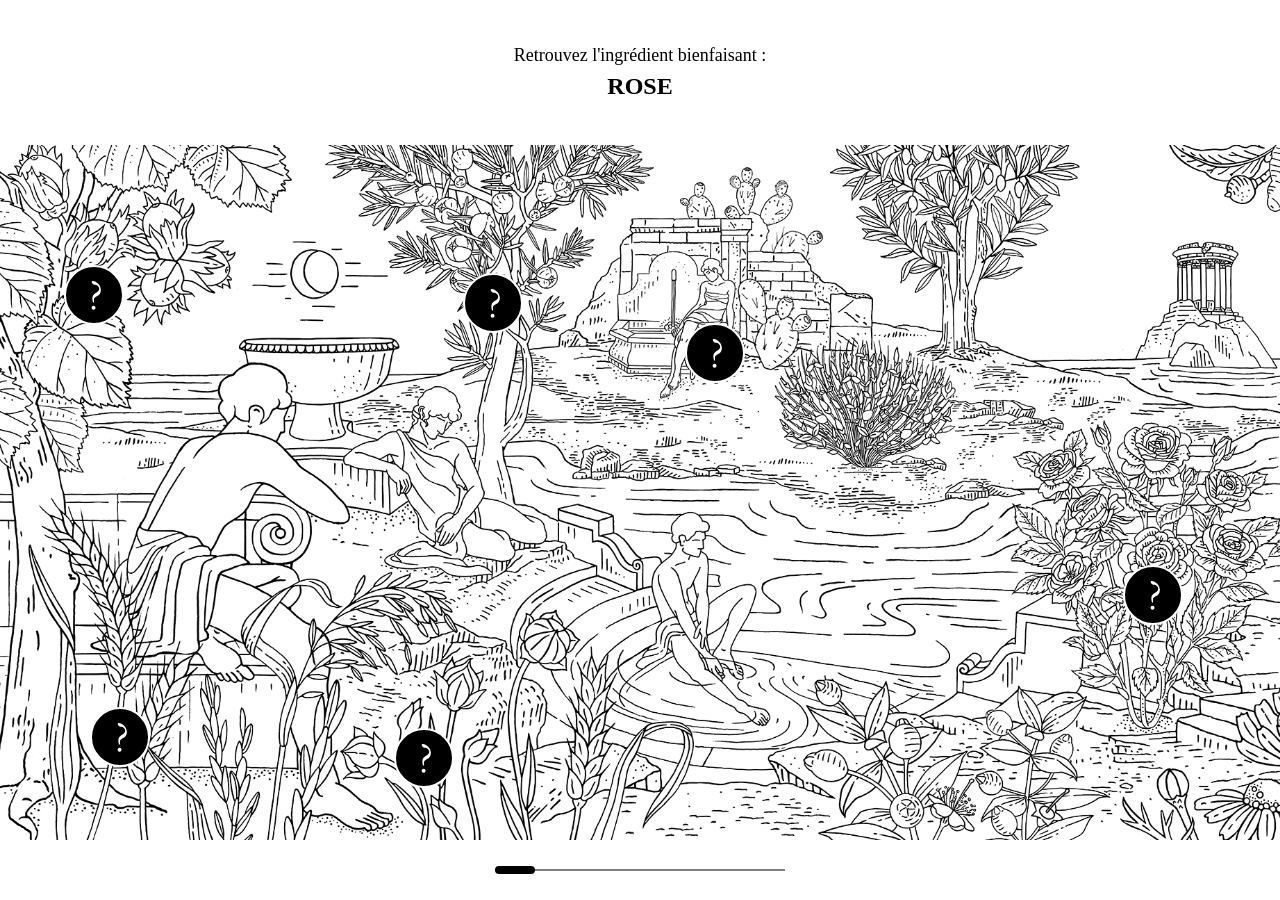
==== index.html @ 922bd81b "Debug : cadre rouge sur les images modales + bump CSS v8 Co-Authored-By: Claude Sonnet 4.6 <noreply@" ====
<!DOCTYPE html>
<html lang="fr">
<head>
  <meta charset="UTF-8">
  <meta name="viewport" content="width=device-width, initial-scale=1.0, maximum-scale=1.0, user-scalable=no">
  <meta name="apple-mobile-web-app-capable" content="yes">
  <title>Chasse aux ingrédients</title>
  <link rel="stylesheet" href="style.css?v=8">
</head>
<body>


<div id="app">

  <!-- ── INSTRUCTION / CONSIGNE ── -->
  <div class="text-zone">
    <p class="instruction-text" id="instructionText"></p>
  </div>

  <!-- ── QUIT BUTTON (hauteur 0, ne perturbe pas le layout) ── -->
  <div class="btn-quit-wrap" id="btnQuitWrap">
    <button class="btn-pill" id="btnQuit">QUITTER</button>
  </div>

  <!-- ── PANORAMIC ── -->
  <div class="panoramic-section">
    <div class="panoramic-wrapper" id="panoramicWrapper">
      <div class="panoramic-track" id="panoramicTrack">
        <img alt="" class="panoramic-img" id="panoramicImg" draggable="false">
        <!-- Plus buttons injected by script.js -->
      </div>
    </div>
  </div>

  <!-- ── PROGRESS STRIP (sous le diapo) ── -->
  <div class="progress-strip">
    <div class="progress-track" id="progressTrack">
      <div class="progress-dot" id="progressDot"></div>
    </div>
  </div>

</div><!-- /#app -->


<!-- ── MODAL OVERLAY ── -->
<div class="modal-overlay" id="modalOverlay">
  <div class="modal-sheet" id="modalSheet">

    <div class="modal-title-wrap">
      <h1 class="modal-title" id="modalTitle"></h1>
    </div>

    <div class="modal-products" id="modalProducts">
      <!-- Produits injectés par script.js -->
    </div>

    <div class="modal-footer">
      <button class="btn-pill" id="btnRetour">RETOUR</button>
    </div>

  </div>
</div>


<script src="scorm.js?v=1"></script>
<script src="script.js?v=6"></script>
</body>
</html>
---- style.css ----
/* ===========================
   FONTS
   =========================== */
@font-face {
  font-family: 'Diptyque Saint-Germain';
  font-style: normal;
  font-weight: 400;
  src: url('assets/fonts/DiptyqueSaintGermain-Regular.woff2') format('woff2'),
       url('assets/fonts/DiptyqueSaintGermain-Regular.woff') format('woff');
}
@font-face {
  font-family: 'Diptyque Saint-Germain';
  font-style: normal;
  font-weight: 700;
  src: url('assets/fonts/DiptyqueSaintGermain-Bold.woff2') format('woff2'),
       url('assets/fonts/DiptyqueSaintGermain-Bold.woff') format('woff');
}

/* ===========================
   RESET & BASE
   =========================== */
*, *::before, *::after {
  box-sizing: border-box;
  margin: 0;
  padding: 0;
}
html, body {
  height: 100%;
  overflow: hidden;
  background: #fff;
}
body {
  font-family: 'Diptyque Saint-Germain', Georgia, 'Times New Roman', serif;
  font-weight: 400;
  color: #000;
  -webkit-font-smoothing: antialiased;
  touch-action: none;
  user-select: none;
}
button {
  border: none;
  background: none;
  cursor: pointer;
  font-family: inherit;
}
img {
  display: block;
  max-width: 100%;
}

/* ===========================
   APP SHELL
   =========================== */
#app {
  display: flex;
  flex-direction: column;
  height: 100vh;
  height: 100dvh;
  background: #fff;
  position: relative;
  overflow: hidden;
}

/* ===========================
   INSTRUCTION TEXT
   =========================== */
.text-zone {
  flex: 0 0 auto;
  display: flex;
  align-items: center;
  justify-content: center;
  padding: clamp(22px, 5vh, 48px) 40px;
}
.instruction-text {
  font-size: clamp(15px, 4.5vw, 18px);
  line-height: 1.2;
  text-align: center;
  color: #000;
  transition: opacity 0.4s ease;
}
.instruction-text strong {
  display: block;
  font-size: clamp(20px, 6vw, 24px);
  font-weight: 700;
  text-transform: uppercase;
  margin-top: 5px;
}

/* ===========================
   QUIT BUTTON — hauteur 0, ne perturbe pas le layout
   =========================== */
.btn-quit-wrap {
  flex: 0 0 0;
  height: 0;
  overflow: visible;
  display: flex;
  justify-content: center;
  align-items: center;
  position: relative;
  z-index: 15;
}
.btn-quit-wrap .btn-pill {
  opacity: 0;
  pointer-events: none;
  transition: opacity 0.4s ease;
}
.btn-quit-wrap.visible .btn-pill {
  opacity: 1;
  pointer-events: auto;
}

/* ===========================
   PANORAMIC SECTION
   =========================== */
.panoramic-section {
  flex: 1 1 auto;
  position: relative;
  overflow: hidden;
}
.panoramic-wrapper {
  position: absolute;
  inset: 0;
  overflow: hidden;
  cursor: grab;
}
.panoramic-wrapper.is-dragging {
  cursor: grabbing;
}
.panoramic-track {
  position: relative;
  height: 100%;
  will-change: transform;
}
.panoramic-img {
  height: 100%;
  width: auto;
  max-width: none;
  display: block;
  pointer-events: none;
  user-select: none;
  -webkit-user-drag: none;
}

/* ===========================
   INGREDIENT BUTTONS
   =========================== */
.plus-btn {
  position: absolute;
  width: clamp(44px, 9.6%, 60px);
  aspect-ratio: 1;
  transform: translate(-50%, -50%);
  display: flex;
  align-items: center;
  justify-content: center;
  cursor: pointer;
  opacity: 0;
  transition: opacity 0.7s ease;
  border: none;
  background: none;
  padding: 0;
  z-index: 10;
  -webkit-tap-highlight-color: transparent;
}
.plus-btn.visible {
  opacity: 1;
}
.plus-btn .btn-circle {
  position: absolute;
  top: 0; left: 0;
  width: 100%;
  height: 100%;
  object-fit: contain;
  pointer-events: none;
}
@keyframes btn-shake {
  0%,100% { transform: translate(-50%, -50%); }
  20% { transform: translate(calc(-50% - 8px), -50%); }
  40% { transform: translate(calc(-50% + 8px), -50%); }
  60% { transform: translate(calc(-50% - 5px), -50%); }
  80% { transform: translate(calc(-50% + 5px), -50%); }
}
.plus-btn.wrong {
  animation: btn-shake 0.35s ease;
}

/* ===========================
   PROGRESS STRIP — sous le diapo
   =========================== */
.progress-strip {
  flex: 0 0 auto;
  display: flex;
  align-items: center;
  justify-content: center;
  padding: 26px 0;
}
.progress-track {
  position: relative;
  width: 290px;
  height: 8px;
  cursor: pointer;
  touch-action: none;
}
/* Ligne fine noire au centre */
.progress-track::before {
  content: '';
  position: absolute;
  top: 50%;
  left: 0;
  right: 0;
  height: 1px;
  background: #000;
  transform: translateY(-50%);
}
.progress-dot {
  position: absolute;
  top: 0;
  left: 0;
  width: 40px;
  height: 8px;
  background: #000;
  border-radius: 8px;
  pointer-events: none;
  will-change: transform;
}

/* ===========================
   PILL BUTTON (shared)
   =========================== */
.btn-pill {
  display: inline-flex;
  align-items: center;
  justify-content: center;
  background: #000;
  color: #fff;
  border: 2px solid #fff;
  border-radius: 40px;
  padding: 14px 50px;
  font-family: 'Diptyque Saint-Germain', Georgia, serif;
  font-weight: 700;
  font-size: clamp(16px, 4vw, 20px);
  letter-spacing: 0.02em;
  text-transform: uppercase;
  white-space: nowrap;
  cursor: pointer;
  -webkit-tap-highlight-color: transparent;
}

/* ===========================
   MODAL OVERLAY — fade in/out
   =========================== */
.modal-overlay {
  position: fixed;
  inset: 0;
  z-index: 100;
  background: #fff;
  display: flex;
  flex-direction: column;
  overflow: hidden;
  opacity: 0;
  pointer-events: none;
  transition: opacity 0.3s ease;
}
.modal-overlay.open {
  opacity: 1;
  pointer-events: auto;
}

/* ===========================
   MODAL SHEET
   =========================== */
.modal-sheet {
  position: relative;
  flex: 1;
  display: flex;
  flex-direction: column;
  overflow: hidden;
}

/* Titre fixe */
.modal-title-wrap {
  flex: 0 0 auto;
  padding: clamp(20px, 4vh, 40px) 32px 0;
  text-align: center;
}
.modal-title {
  font-size: 24px;
  font-weight: 700;
  line-height: 1;
  color: #000;
  text-transform: uppercase;
}

/* ===========================
   MODAL PRODUCTS — liste verticale image + légende
   object-fit: contain préserve les proportions naturelles de chaque
   produit (un pot court reste court, une bouteille haute reste haute).
   La hauteur max des images varie selon qu'il y a 1 ou 2 produits,
   via :has(), pour que tout tienne sans scroll sur mobile.
   =========================== */
.modal-products {
  flex: 1 1 0;
  min-height: 0;
  overflow: hidden;
  display: flex;
  flex-direction: column;
  justify-content: space-evenly;
  align-items: center;
  padding: 0 32px;
}
.modal-product {
  flex: 0 0 auto;
  display: flex;
  flex-direction: column;
  align-items: center;
  gap: 10px;
  text-align: center;
}
.modal-product-img {
  display: block;
  /* Toutes les images font 800px de large : même largeur CSS = proportions
     relatives préservées automatiquement via la hauteur naturelle de chaque image */
  width: 58%;
  height: auto;
  object-fit: contain;
  max-height: 55vh; /* filet de sécurité sur très petits écrans */
  outline: 2px solid red;
}
/* 2 produits : largeur réduite pour que les deux tiennent côte à côte (vertical) */
.modal-products:has(.modal-product ~ .modal-product) .modal-product-img {
  width: 42%;
  max-height: 35vh;
}
.modal-product-caption {
  font-size: 18px;
  line-height: 1.2;
  text-transform: uppercase;
  color: #000;
  max-width: 200px;
}

/* ===========================
   MODAL FOOTER
   =========================== */
.modal-footer {
  flex: 0 0 auto;
  display: flex;
  justify-content: center;
  padding: 4px 0 clamp(14px, 3vh, 28px);
}

/* ===========================
   PASSWORD GATE
   =========================== */
.pw-gate {
  position: fixed;
  inset: 0;
  z-index: 999;
  background: #fff;
  display: flex;
  align-items: center;
  justify-content: center;
  flex-direction: column;
  transition: opacity 0.5s ease, visibility 0.5s ease;
}
.pw-gate.unlocked {
  opacity: 0;
  visibility: hidden;
  pointer-events: none;
}
.pw-box {
  display: flex;
  flex-direction: column;
  align-items: center;
  gap: 28px;
  width: clamp(260px, 80vw, 320px);
}
.pw-logo svg {
  width: 140px;
  height: auto;
}
.pw-label {
  font-family: 'Diptyque Saint-Germain', Georgia, serif;
  font-size: 12px;
  letter-spacing: 0.2em;
  text-transform: uppercase;
  color: #888;
  margin: 0;
}
.pw-field-wrap {
  display: flex;
  flex-direction: column;
  gap: 14px;
  width: 100%;
}
.pw-input {
  width: 100%;
  padding: 14px 20px;
  border: 1.5px solid #000;
  border-radius: 40px;
  font-family: 'Diptyque Saint-Germain', Georgia, serif;
  font-size: 16px;
  color: #000;
  background: #fff;
  text-align: center;
  outline: none;
  letter-spacing: 0.15em;
  appearance: none;
  -webkit-appearance: none;
}
.pw-input::placeholder {
  color: #bbb;
  letter-spacing: 0.1em;
}
.pw-input:focus {
  border-color: #000;
  box-shadow: 0 0 0 2px rgba(0,0,0,0.08);
}
.pw-submit {
  width: 100%;
}
.pw-error {
  font-family: 'Diptyque Saint-Germain', Georgia, serif;
  font-size: 13px;
  color: #c00;
  text-align: center;
  min-height: 1.2em;
  margin: -10px 0 0;
  transition: opacity 0.2s;
}

@keyframes shake {
  0%,100% { transform: translateX(0); }
  20% { transform: translateX(-8px); }
  40% { transform: translateX(8px); }
  60% { transform: translateX(-5px); }
  80% { transform: translateX(5px); }
}
.pw-input.shake {
  animation: shake 0.35s ease;
}
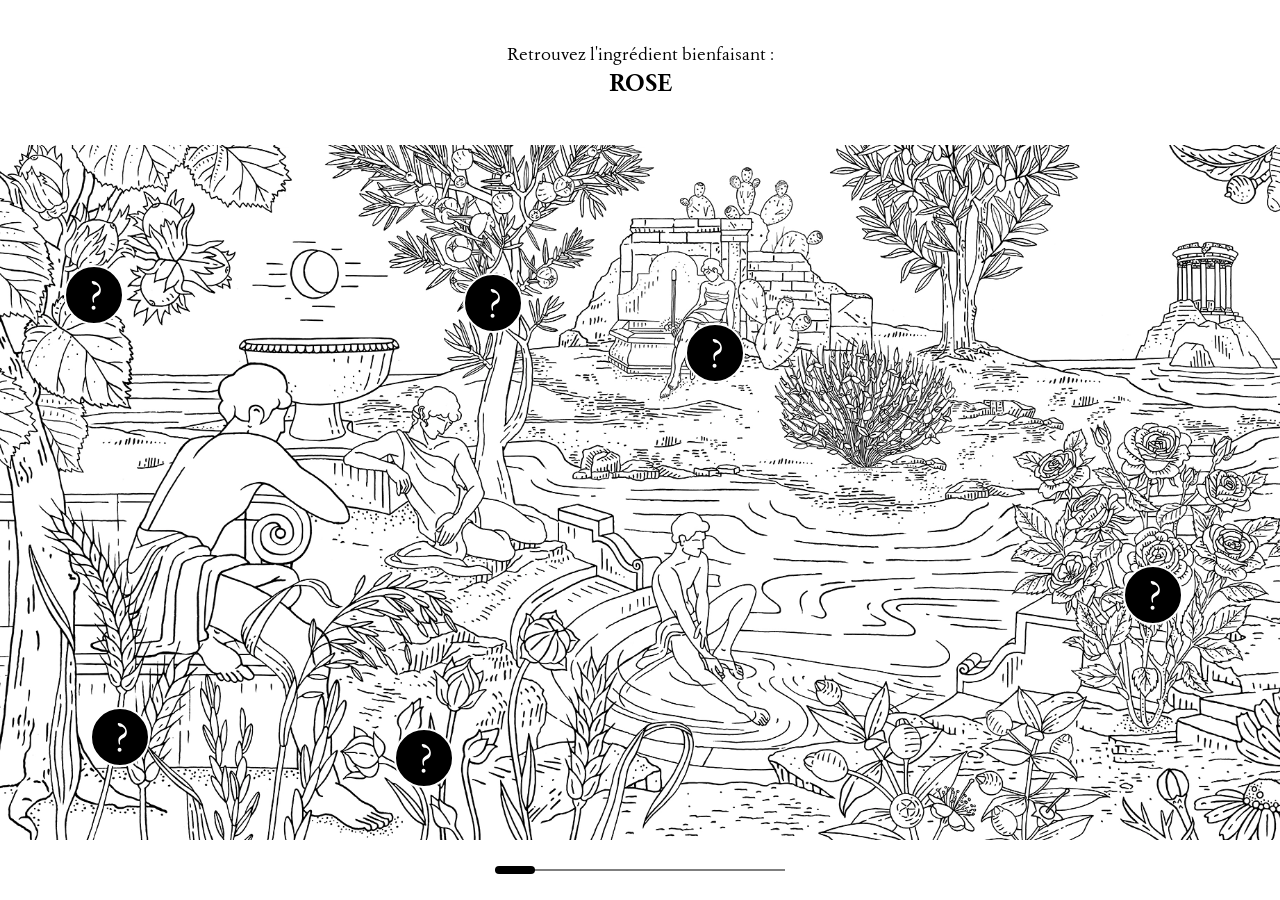
==== commit fe97d24a: "Modales : largeur identique garantie pour tous les packshots Supprime max-height sur les images (cau" ====
--- a/index.html
+++ b/index.html
@@ -5,7 +5,7 @@
   <meta name="viewport" content="width=device-width, initial-scale=1.0, maximum-scale=1.0, user-scalable=no">
   <meta name="apple-mobile-web-app-capable" content="yes">
   <title>Chasse aux ingrédients</title>
-  <link rel="stylesheet" href="style.css?v=8">
+  <link rel="stylesheet" href="style.css?v=9">
 </head>
 <body>
 
--- a/style.css
+++ b/style.css
@@ -17,6 +17,28 @@
 }
 
 /* ===========================
+   TYPO — variables pilotées par Typo-Manager (réglages par langue)
+   =========================== */
+:root {
+  --font-family-main: 'Diptyque Saint-Germain', Georgia, 'Times New Roman', serif;
+  --font-size-delta: 0px;
+  --line-height-extra: 0;
+}
+
+/* ===========================
+   RTL (arabe...) — cf. RTL_LANGS dans script.js. Uniquement le texte se
+   lit en RTL : la mise en page (panoramique, animation des modales) reste
+   toujours identique au FR, donc on ne touche jamais au `dir` du document,
+   seulement à la `direction` des éléments de texte ci-dessous.
+   =========================== */
+.rtl-text .instruction-text,
+.rtl-text .btn-pill,
+.rtl-text .modal-title,
+.rtl-text .modal-product-caption {
+  direction: rtl;
+}
+
+/* ===========================
    RESET & BASE
    =========================== */
 *, *::before, *::after {
@@ -30,7 +52,7 @@
   background: #fff;
 }
 body {
-  font-family: 'Diptyque Saint-Germain', Georgia, 'Times New Roman', serif;
+  font-family: var(--font-family-main);
   font-weight: 400;
   color: #000;
   -webkit-font-smoothing: antialiased;
@@ -72,15 +94,15 @@
   padding: clamp(22px, 5vh, 48px) 40px;
 }
 .instruction-text {
-  font-size: clamp(15px, 4.5vw, 18px);
-  line-height: 1.2;
+  font-size: clamp(calc(15px + var(--font-size-delta)), 4.5vw, calc(18px + var(--font-size-delta)));
+  line-height: calc(1.2 + var(--line-height-extra));
   text-align: center;
   color: #000;
   transition: opacity 0.4s ease;
 }
 .instruction-text strong {
   display: block;
-  font-size: clamp(20px, 6vw, 24px);
+  font-size: clamp(calc(20px + var(--font-size-delta)), 6vw, calc(24px + var(--font-size-delta)));
   font-weight: 700;
   text-transform: uppercase;
   margin-top: 5px;
@@ -146,7 +168,7 @@
    =========================== */
 .plus-btn {
   position: absolute;
-  width: clamp(44px, 9.6%, 60px);
+  width: clamp(40px, calc(var(--diapo-h, 700px) * 0.101), 60px);
   aspect-ratio: 1;
   transform: translate(-50%, -50%);
   display: flex;
@@ -235,9 +257,9 @@
   border: 2px solid #fff;
   border-radius: 40px;
   padding: 14px 50px;
-  font-family: 'Diptyque Saint-Germain', Georgia, serif;
+  font-family: var(--font-family-main);
   font-weight: 700;
-  font-size: clamp(16px, 4vw, 20px);
+  font-size: clamp(calc(16px + var(--font-size-delta)), 4vw, calc(20px + var(--font-size-delta)));
   letter-spacing: 0.02em;
   text-transform: uppercase;
   white-space: nowrap;
@@ -267,6 +289,8 @@
 
 /* ===========================
    MODAL SHEET
+   App mobile-first : la modale est bridée à 430px de large sur desktop
+   pour que les % d'images restent cohérents quelle que soit la taille d'écran.
    =========================== */
 .modal-sheet {
   position: relative;
@@ -274,6 +298,9 @@
   display: flex;
   flex-direction: column;
   overflow: hidden;
+  max-width: 430px;
+  width: 100%;
+  margin: 0 auto;
 }
 
 /* Titre fixe */
@@ -283,9 +310,9 @@
   text-align: center;
 }
 .modal-title {
-  font-size: 24px;
+  font-size: calc(24px + var(--font-size-delta));
   font-weight: 700;
-  line-height: 1;
+  line-height: calc(1 + var(--line-height-extra));
   color: #000;
   text-transform: uppercase;
 }
@@ -309,6 +336,7 @@
 }
 .modal-product {
   flex: 0 0 auto;
+  width: 100%; /* ancre le référentiel pour que width:% sur l'image soit cohérent */
   display: flex;
   flex-direction: column;
   align-items: center;
@@ -318,21 +346,19 @@
 .modal-product-img {
   display: block;
   /* Toutes les images font 800px de large : même largeur CSS = proportions
-     relatives préservées automatiquement via la hauteur naturelle de chaque image */
-  width: 58%;
+     relatives préservées automatiquement via la hauteur naturelle de chaque image.
+     Pas de max-height : il briderait inégalement les images selon leur ratio
+     et ferait varier leur largeur rendue — ce qui est exactement ce qu'on évite. */
+  width: 70%;
   height: auto;
-  object-fit: contain;
-  max-height: 55vh; /* filet de sécurité sur très petits écrans */
-  outline: 2px solid red;
-}
-/* 2 produits : largeur réduite pour que les deux tiennent côte à côte (vertical) */
+}
+/* 2 produits */
 .modal-products:has(.modal-product ~ .modal-product) .modal-product-img {
-  width: 42%;
-  max-height: 35vh;
+  width: 60%;
 }
 .modal-product-caption {
-  font-size: 18px;
-  line-height: 1.2;
+  font-size: calc(18px + var(--font-size-delta));
+  line-height: calc(1.2 + var(--line-height-extra));
   text-transform: uppercase;
   color: #000;
   max-width: 200px;
@@ -438,3 +464,4 @@
 .pw-input.shake {
   animation: shake 0.35s ease;
 }
+
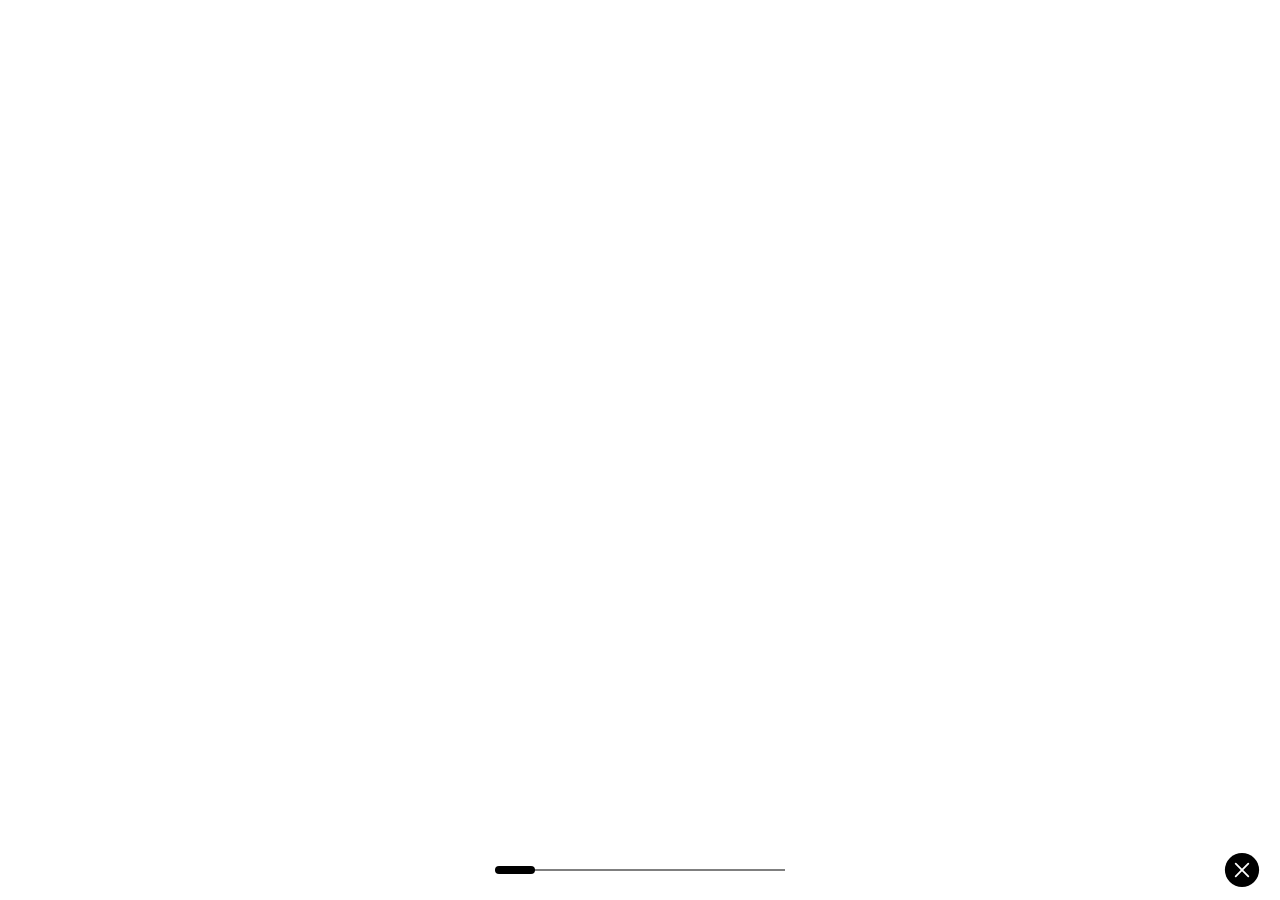
==== commit 84eb9a54: "UX : bouton fermer (×) bas-droite + boutons diapo plus grands sur desktop - Croix noire toujours vis" ====
--- a/index.html
+++ b/index.html
@@ -5,7 +5,7 @@
   <meta name="viewport" content="width=device-width, initial-scale=1.0, maximum-scale=1.0, user-scalable=no">
   <meta name="apple-mobile-web-app-capable" content="yes">
   <title>Chasse aux ingrédients</title>
-  <link rel="stylesheet" href="style.css?v=9">
+  <link rel="stylesheet" href="style.css?v=10">
 </head>
 <body>
 
@@ -37,6 +37,14 @@
     <div class="progress-track" id="progressTrack">
       <div class="progress-dot" id="progressDot"></div>
     </div>
+    <!-- Bouton fermer — toujours visible, reporte la progression avant de quitter -->
+    <button class="btn-close" id="btnClose" aria-label="Fermer">
+      <svg viewBox="0 0 40 40" xmlns="http://www.w3.org/2000/svg">
+        <circle cx="20" cy="20" r="19" fill="#000"/>
+        <line x1="13" y1="13" x2="27" y2="27" stroke="#fff" stroke-width="2" stroke-linecap="round"/>
+        <line x1="27" y1="13" x2="13" y2="27" stroke="#fff" stroke-width="2" stroke-linecap="round"/>
+      </svg>
+    </button>
   </div>
 
 </div><!-- /#app -->
--- a/style.css
+++ b/style.css
@@ -168,7 +168,7 @@
    =========================== */
 .plus-btn {
   position: absolute;
-  width: clamp(40px, calc(var(--diapo-h, 700px) * 0.101), 60px);
+  width: clamp(40px, calc(var(--diapo-h, 700px) * 0.101), 72px);
   aspect-ratio: 1;
   transform: translate(-50%, -50%);
   display: flex;
@@ -214,6 +214,28 @@
   align-items: center;
   justify-content: center;
   padding: 26px 0;
+  position: relative; /* ancre le btn-close en position absolue */
+}
+
+/* Bouton fermer — cercle noir avec × blanc, coin bas-droite, toujours visible */
+.btn-close {
+  position: absolute;
+  right: 20px;
+  top: 50%;
+  transform: translateY(-50%);
+  width: 36px;
+  height: 36px;
+  padding: 0;
+  border: none;
+  background: none;
+  cursor: pointer;
+  -webkit-tap-highlight-color: transparent;
+  flex-shrink: 0;
+}
+.btn-close svg {
+  width: 100%;
+  height: 100%;
+  display: block;
 }
 .progress-track {
   position: relative;
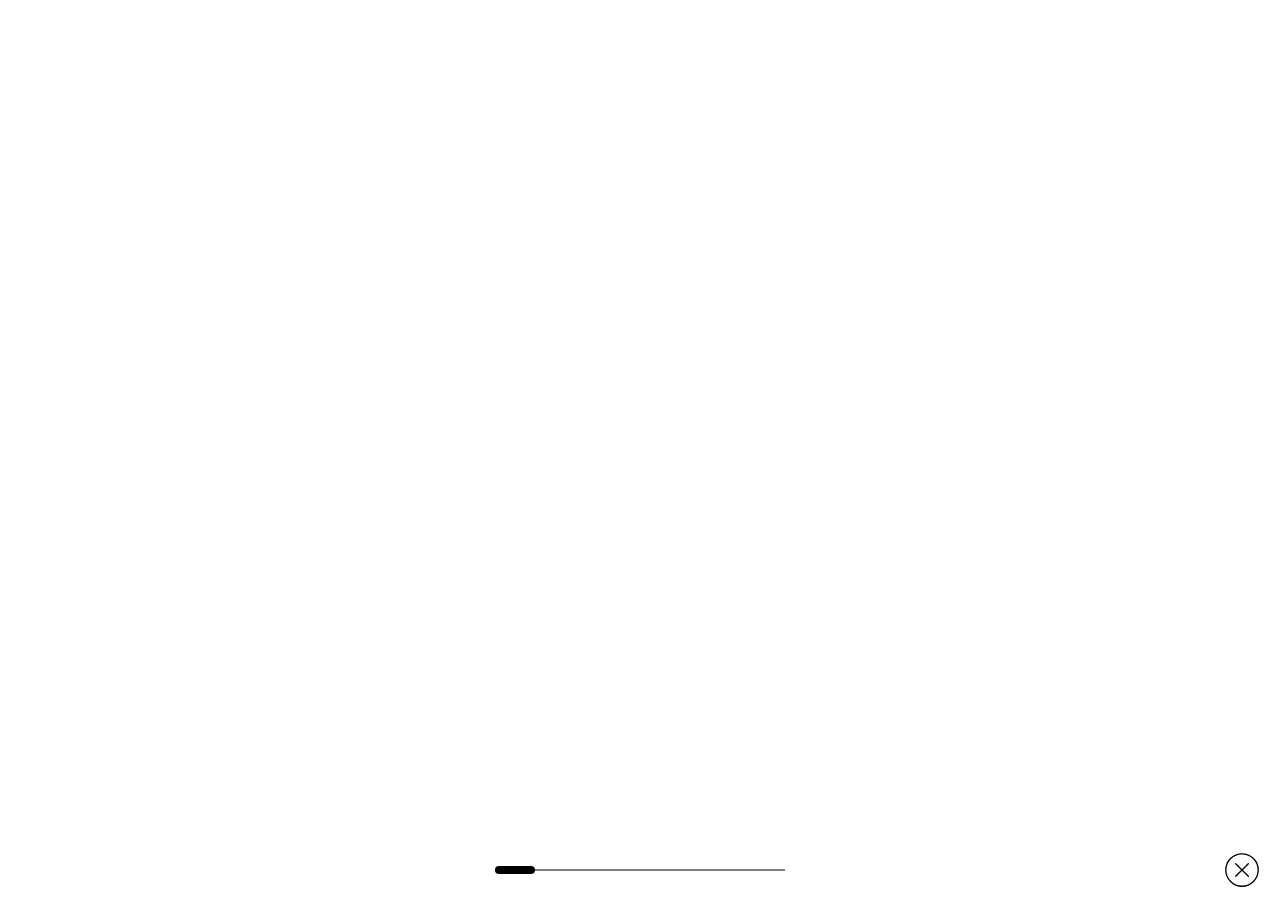
==== commit 8a686b8b: "Croix fermer : fond blanc + contour noir + × noir (style cohérent avec webapp-1)" ====
--- a/index.html
+++ b/index.html
@@ -40,9 +40,9 @@
     <!-- Bouton fermer — toujours visible, reporte la progression avant de quitter -->
     <button class="btn-close" id="btnClose" aria-label="Fermer">
       <svg viewBox="0 0 40 40" xmlns="http://www.w3.org/2000/svg">
-        <circle cx="20" cy="20" r="19" fill="#000"/>
-        <line x1="13" y1="13" x2="27" y2="27" stroke="#fff" stroke-width="2" stroke-linecap="round"/>
-        <line x1="27" y1="13" x2="13" y2="27" stroke="#fff" stroke-width="2" stroke-linecap="round"/>
+        <circle cx="20" cy="20" r="18" fill="#fff" stroke="#000" stroke-width="1.5"/>
+        <line x1="13" y1="13" x2="27" y2="27" stroke="#000" stroke-width="1.5" stroke-linecap="round"/>
+        <line x1="27" y1="13" x2="13" y2="27" stroke="#000" stroke-width="1.5" stroke-linecap="round"/>
       </svg>
     </button>
   </div>
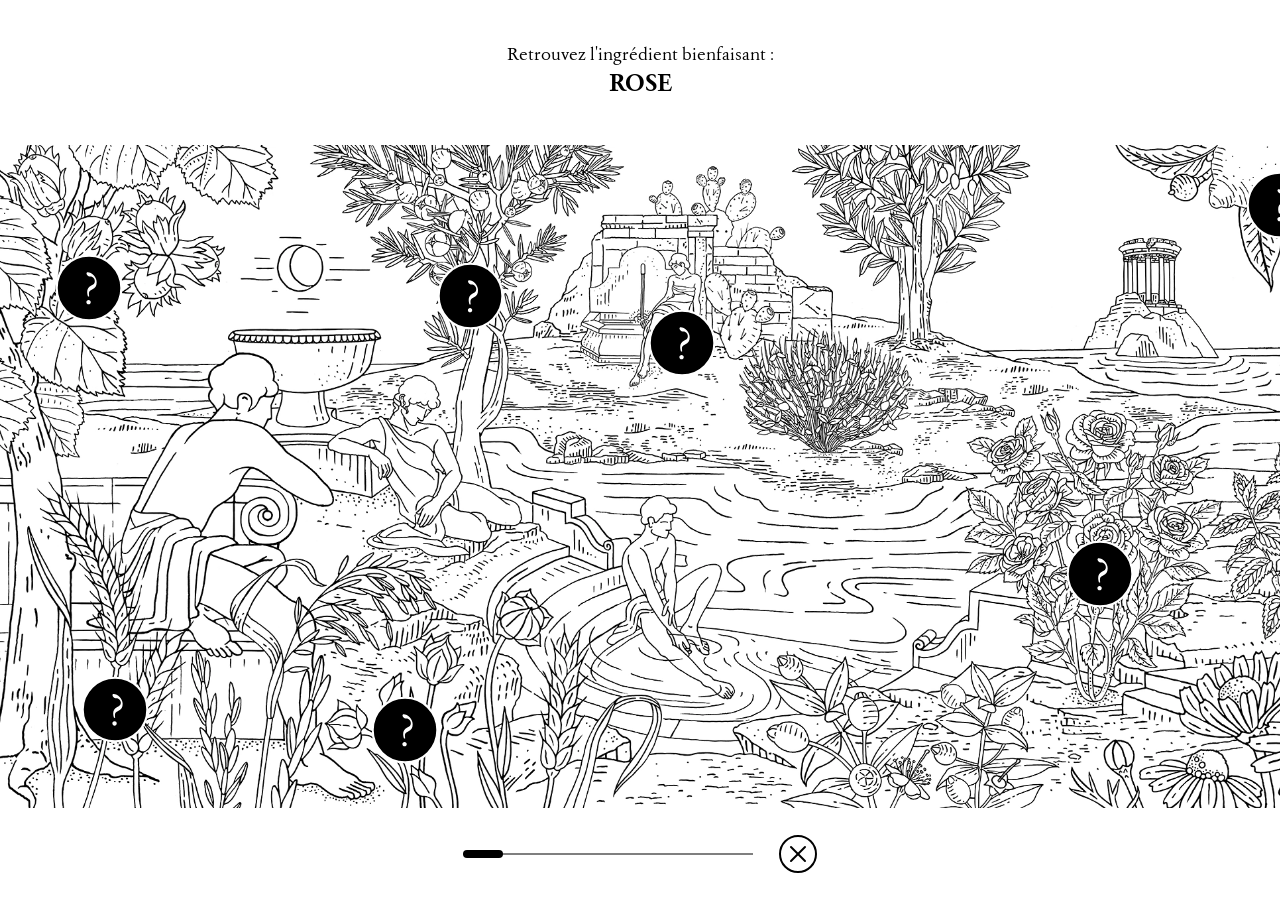
==== commit 2e448aa0: "Croix sortie : structure identique webapp-1 (SVG asset + gap flex) + scorm.js getContentLanguage man" ====
--- a/index.html
+++ b/index.html
@@ -5,7 +5,7 @@
   <meta name="viewport" content="width=device-width, initial-scale=1.0, maximum-scale=1.0, user-scalable=no">
   <meta name="apple-mobile-web-app-capable" content="yes">
   <title>Chasse aux ingrédients</title>
-  <link rel="stylesheet" href="style.css?v=10">
+  <link rel="stylesheet" href="style.css?v=11">
 </head>
 <body>
 
@@ -38,12 +38,8 @@
       <div class="progress-dot" id="progressDot"></div>
     </div>
     <!-- Bouton fermer — toujours visible, reporte la progression avant de quitter -->
-    <button class="btn-close" id="btnClose" aria-label="Fermer">
-      <svg viewBox="0 0 40 40" xmlns="http://www.w3.org/2000/svg">
-        <circle cx="20" cy="20" r="18" fill="#fff" stroke="#000" stroke-width="1.5"/>
-        <line x1="13" y1="13" x2="27" y2="27" stroke="#000" stroke-width="1.5" stroke-linecap="round"/>
-        <line x1="27" y1="13" x2="13" y2="27" stroke="#000" stroke-width="1.5" stroke-linecap="round"/>
-      </svg>
+    <button class="btn-cross" id="btnCross" aria-label="Fermer">
+      <img src="assets/progress-cross.svg" alt="" class="btn-cross-icon">
     </button>
   </div>
 
--- a/style.css
+++ b/style.css
@@ -213,29 +213,25 @@
   display: flex;
   align-items: center;
   justify-content: center;
+  gap: 25px;
   padding: 26px 0;
-  position: relative; /* ancre le btn-close en position absolue */
-}
-
-/* Bouton fermer — cercle noir avec × blanc, coin bas-droite, toujours visible */
-.btn-close {
-  position: absolute;
-  right: 20px;
-  top: 50%;
-  transform: translateY(-50%);
-  width: 36px;
-  height: 36px;
+}
+
+/* Bouton fermer — cercle blanc + contour noir + × noir, inline dans le strip */
+.btn-cross {
+  flex: 0 0 auto;
+  width: 40px;
+  height: 40px;
   padding: 0;
   border: none;
   background: none;
   cursor: pointer;
   -webkit-tap-highlight-color: transparent;
-  flex-shrink: 0;
-}
-.btn-close svg {
+}
+.btn-cross-icon {
+  display: block;
   width: 100%;
   height: 100%;
-  display: block;
 }
 .progress-track {
   position: relative;
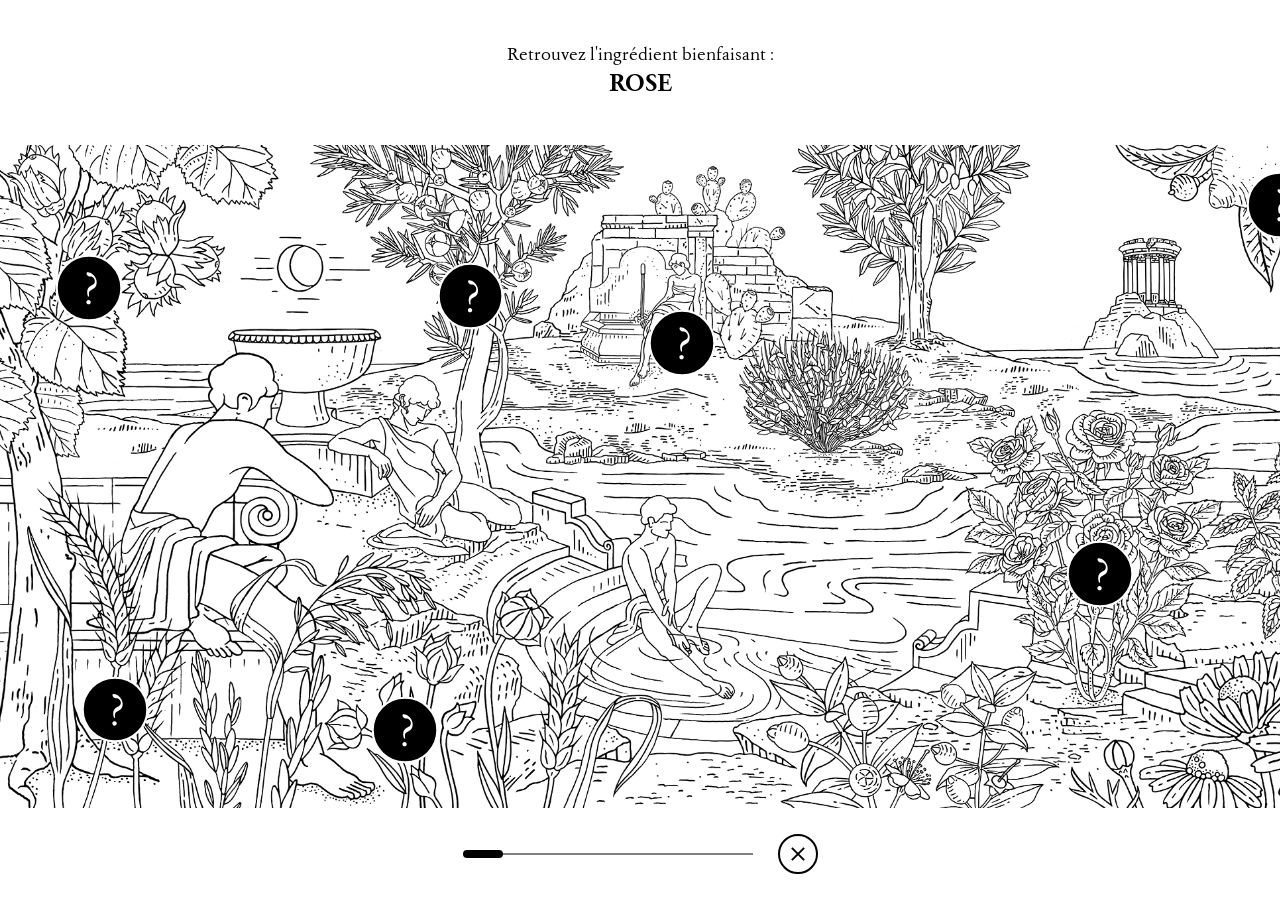
==== commit 81922adf: "SCORM : reprise de session via cmi.suspend_data (fini de tout recommencer à chaque relaunch) Sauvega" ====
--- a/index.html
+++ b/index.html
@@ -66,7 +66,7 @@
 </div>
 
 
-<script src="scorm.js?v=1"></script>
-<script src="script.js?v=6"></script>
+<script src="scorm.js?v=2"></script>
+<script src="script.js?v=7"></script>
 </body>
 </html>
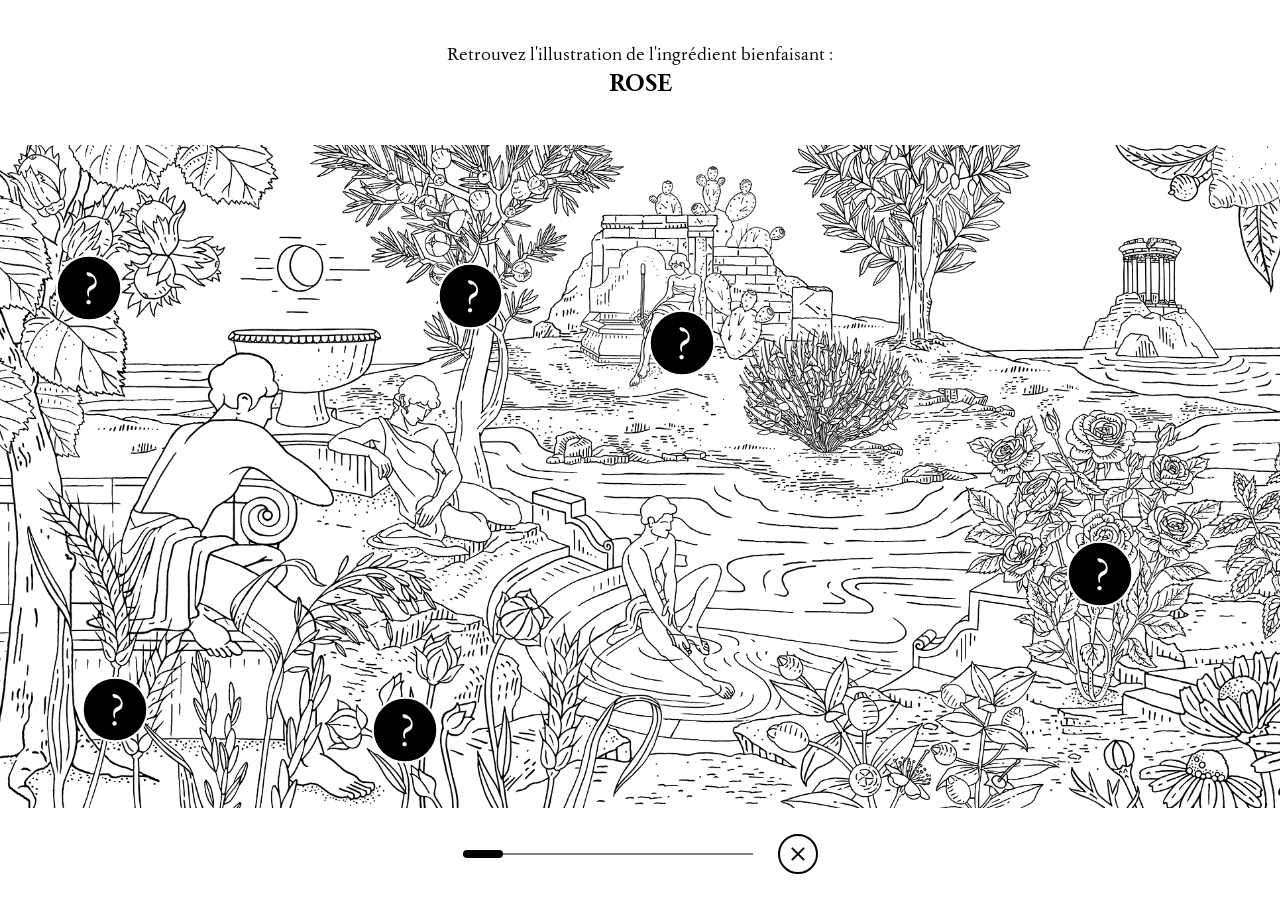
==== commit 016edd53: "Modales : taille des produits calculée dynamiquement selon la hauteur dispo Remplace les largeurs fi" ====
--- a/index.html
+++ b/index.html
@@ -66,7 +66,7 @@
 </div>
 
 
-<script src="scorm.js?v=2"></script>
-<script src="script.js?v=7"></script>
+<script src="scorm.js?v=3"></script>
+<script src="script.js?v=10"></script>
 </body>
 </html>
